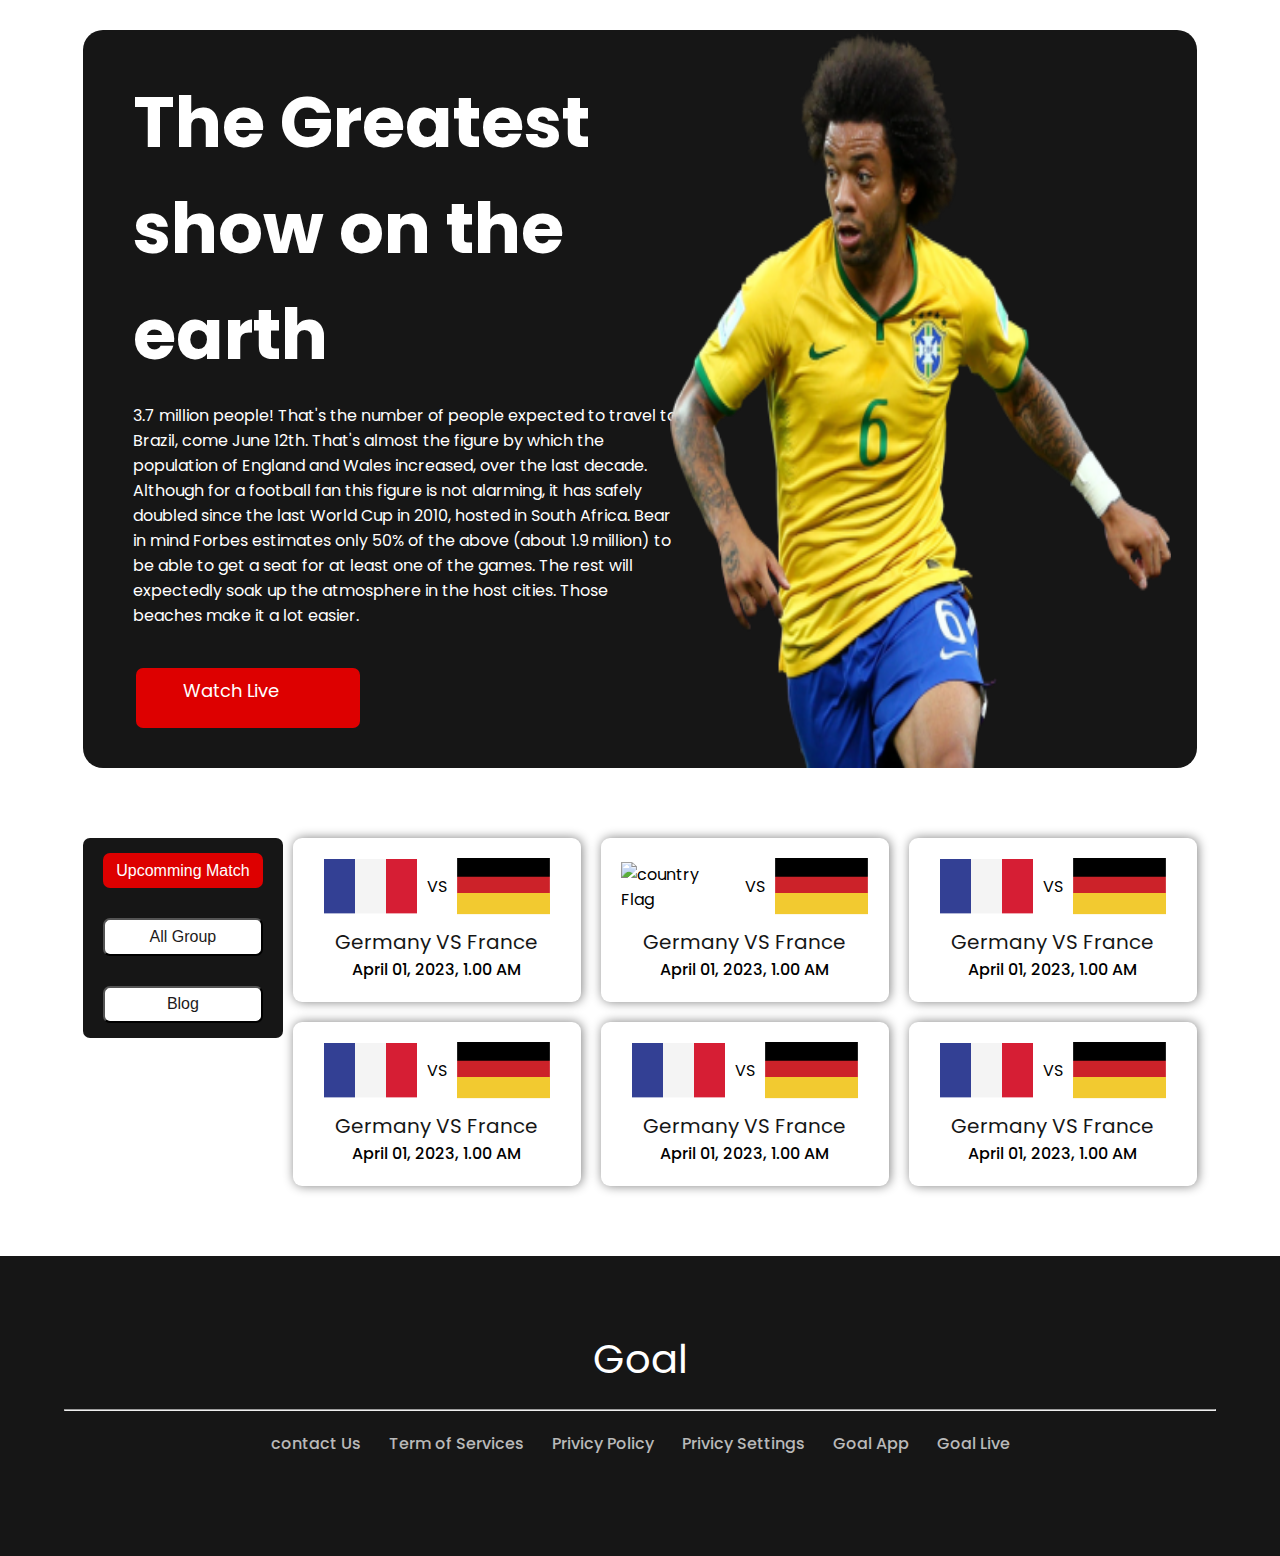
==== match.html @ cd355bb7 "css responsive upgrade" ====
<!DOCTYPE html>
<html lang="en">
<head>
    <meta charset="UTF-8">
    <meta http-equiv="X-UA-Compatible" content="IE=edge">
    <meta name="viewport" content="width=device-width, initial-scale=1.0">
    <title>World Cup | FIFA</title>
    <!-- ====================
        CSS stylesheet
    ========================= -->
    <link rel="stylesheet" href="match.css">
</head>
<body>
    <!-- Wraping all with container -->
    <div class="container">
        <div class="banner-container">
            <div class="live-content">
                <h1>The Greatest show on the earth</h1>
                <p>3.7 million people! That's the number of people expected to travel to Brazil, come June 12th. That's almost the figure by which the population of England and Wales increased, over the last decade. Although for a football fan this figure is not alarming, it has safely doubled since the last World Cup in 2010, hosted in South Africa. Bear in mind Forbes estimates only 50% of the above (about 1.9 million) to be able to get a seat for at least one of the games. The rest will expectedly soak up the atmosphere in the host cities. Those beaches make it a lot easier.</p>

                <div class="live-button-wrap">
                    <div class="live-button">
                        <a href="#">Watch Live <i class="fa-solid fa-angle-right"></i></a>
                    </div>
                </div>
            </div>
            <div class="image">
                <img src="assets/Banner Image.png" alt="Player image">
            </div>
        </div>
        <div class="blog-section">
            <aside class="aside">
                <button class="btn" id="btn-upcomming"><a href="#">Upcomming Match</a></button>
                <button class="btn" id="btn-group"><a href="#">All Group</a></button>
                <button class="btn" id="btn-blog"><a href="index.html">Blog</a></button>
            </aside>
            <article class="matches">
                <div class="match">
                    <div class="team">
                        <img src="assets/Flag.png" alt="country Flag">
                        <span>VS</span>
                        <img src="assets/germany Flag.png" alt="germany Flag">
                    </div>
                    <h3>Germany VS France </h3>
                    <p>April 01, 2023, 1.00 AM</p>
                </div>
                <div class="match">
                    <div class="team">
                        <img src="https://raw.githubusercontent.com/UhaiMong/images/master/flagsIcon/egypt.png" alt="country Flag">
                        <span>VS</span>
                        <img src="assets/germany Flag.png" alt="germany Flag">
                    </div>
                    <h3>Germany VS France </h3>
                    <p>April 01, 2023, 1.00 AM</p>
                </div>
                <div class="match">
                    <div class="team">
                        <img src="assets/Flag.png" alt="country Flag">
                        <span>VS</span>
                        <img src="assets/germany Flag.png" alt="germany Flag">
                    </div>
                    <h3>Germany VS France </h3>
                    <p>April 01, 2023, 1.00 AM</p>
                </div>
                <div class="match">
                    <div class="team">
                        <img src="assets/Flag.png" alt="country Flag">
                        <span>VS</span>
                        <img src="assets/germany Flag.png" alt="germany Flag">
                    </div>
                    <h3>Germany VS France </h3>
                    <p>April 01, 2023, 1.00 AM</p>
                </div>
                <div class="match">
                    <div class="team">
                        <img src="assets/Flag.png" alt="country Flag">
                        <span>VS</span>
                        <img src="assets/germany Flag.png" alt="germany Flag">
                    </div>
                    <h3>Germany VS France </h3>
                    <p>April 01, 2023, 1.00 AM</p>
                </div>
                <div class="match">
                    <div class="team">
                        <img src="assets/Flag.png" alt="country Flag">
                        <span>VS</span>
                        <img src="assets/germany Flag.png" alt="germany Flag">
                    </div>
                    <h3>Germany VS France </h3>
                    <p>April 01, 2023, 1.00 AM</p>
                </div>
            </article>
        </div>
    </div>

    <footer>
        <div class="title">
            <h1>Goal</h1>
        </div>
        <div class="horizontal-line">
            <hr>
        </div>
        <div class="fotter-content">
            <span id="settings">contact Us</span>
            <span id="settings">Term of Services</span>
            <span id="settings">Privicy Policy</span>
            <span id="settings">Privicy Settings</span>
            <span id="settings">Goal App</span>
            <span id="settings">Goal Live</span>
        </div>
        <div class="social-icon">
            <a href="https://dribbble.com/" target="_blank"><i class="fa-brands fa-dribbble"></i></a>
            <a href="https://www.linkedin.com/" target="_blank"><i class="fa-brands fa-linkedin-in"></i></a>
            <a href="https://www.facebook.com" target="_blank"><i class="fa-brands fa-facebook"></i></a>
            <a href="https://www.youtube.come" target="_blank"><i class="fa-brands fa-youtube"></i></a>

        </div>
    </footer>

    <!-- =========================
        FontAwesome link!
    ================================ -->
    <script src="https://kit.fontawesome.com/4d5669a12e.js" crossorigin="anonymous"></script>
</body>
</html>
---- match.css ----
/*======= google font poppins========== */
@import url('https://fonts.googleapis.com/css2?family=Poppins:wght@500&display=swap');

*{
    margin: 0;
    padding: 0;
}
body{
    font-family: 'Poppins', sans-serif;
}
/* Wraping container */
.container{
    display: flex;
    justify-content: center;
    align-items: center;
    flex-direction: column;
    width: 87%;
    height: auto;
    margin: 0 auto;
}
.banner-container{
    display: grid;
    grid-template-columns: repeat(2,1fr);
    grid-gap: 0px;
    padding: 0;
    margin-top: 30px;
    background-color: #161616;
    border-radius: 20px;
}
.live-content{
    margin: 40px 20px 40px 40px;
    width: 100%;
    height: 100%;
}
.live-content h1,.live-content p{
    color: #fff;
    padding-left: 10px;
}
.live-content h1{
    margin-bottom: 15px;
    font-weight: bold;
    font-size: 70px;
}
.live-content p{
    font-weight: normal;
    font-size: 16px;
}
.live-button-wrap{
    background: #DD0000;
    border-radius: 7px;
    margin-top: 40px;
    margin-left: 13px;
    height: 60px;
    width: 224px;
    border: none;
    box-sizing: border-box;
    position: relative;
    cursor: pointer;
}
.live-button-wrap:hover{
    background-color: #161616;
    transition: all ease .5s;
}
.live-button{
    position: absolute;
    top: 36%;
    left: 46%;
    width: 100%;
    transform: translate(-25%,-48%);
}
.live-button a{
    text-decoration: none;
    color: #fff;
    font-size: 18px;
}
.image img{
    width: 90%;
    height: 100%;
    margin-left: 30px;

}
/* =============
    blog section
    =============== */

.blog-section{
    display: flex;
    margin-top: 70px;
    gap: 10px;
    margin-bottom: 70px;
}
.aside{
    background-color: #161616;
    width: 200px;
    height: 200px;
    display: flex;
    align-items: center;
    justify-content: center;
    flex-direction: column;
    border-radius: 7px;
    margin: 0 auto;
}
#btn-upcomming{
    background-color: #DD0000;
    border: none;
}
#btn-upcomming a{
    color: #fff;
}
.aside .btn{
    background-color: #fff;
    width: 160px;
    height: 64px;
    border-radius: 7px;
    margin: 15px 0;
}
.aside .btn a{
    text-decoration: none;
    color: #1d1a1a;
    font-size: 16px;
    font-weight: 400;
}
.matches{
    display: grid;
    grid-template-columns: repeat(3,1fr);
    grid-gap: 20px;
}
.match{
    box-shadow: 1px 0px 11px gray;
    border-radius: 9px;
    box-sizing: border-box;
    padding: 20px;
}
.team{
    display: flex;
    align-items: center;
    justify-content: center;
    gap: 10px;
}
.match h3{
    margin-top: 12px;
    text-align: center;
    font-weight: 400;
    font-size: 20px;
    color: #161616;
}
.match p{
    text-align: center;
    font-weight: 500;
    font-size: 16px;
}


/* ==============
    footer section styling
    ===================== */

footer{
    display: flex;
    flex-wrap: wrap;
    align-items: center;
    justify-content: center;
    min-height: 300px;
    background-color: #161616;
    flex-direction: column;
}
footer .title h1{
    color: #fff;
    font-weight: 400;
    font-size: 40px;
}
.horizontal-line{
    background-color: #ffffff9c;
    width:  90%;
    height: 0%;
    margin: 20px 0;
}
footer #settings{
    color: #B9B9B9;
    font-size: 16px;
    font-weight: 500;
    margin: 10px 12px;
}
.social-icon a,i{
    color: #fff;
    font-size: 18px;
    margin: 20px 20px 0px 20px;
}

/* ======================
Media query || css
======================= */

/* Mobile devices  */

@media only screen and (max-width:576px) {
    .banner-container{
        display: flex;
        flex-direction: column;
        height: 100%;
    }
    .live-content{
        display: flex;
        flex-direction: column;
        align-items: center;
        justify-content: center;
        margin: 0;
    }
    .live-content h1{
        text-align: center;
        margin: 0;
        padding: 0;
        font-size: 40px;
    }
    .live-content p{
        text-align: center;
        margin: 0;
        padding: 0 15px;
    }
    .image{
        width: 100%;
        height: 100%;
        box-sizing: border-box;
    }
    .blog-section{
        display: flex;
        flex-direction: column;
    }
    .matches{
        grid-template-columns: repeat(1,1fr);
    }
    .time-cmt{
        margin-top: 0;
    }
    .aside{
        background-color: #fff;
    }
    .btn{
        border: none;
        box-shadow: 1px 0 11px gray;
    }
    .horizontal-line{
        width: 100%;
    }
    footer{
        display: flex;
        height: auto;
        flex-direction: column;
    }
    .fotter-content{
        display: flex;
        flex-wrap:  wrap row;
        align-items: center;
        flex-direction: column;
    }
    .social-icon{
        margin-bottom: 30px;
    }
}

/* Tablet Devices  */
@media only screen and (min-width:577px) and (max-width:1200px){
    .live-content p{
        text-align: center;
        margin: 0;
        padding: 0 15px;
    }
    .live-content h1{
        text-align: center;
        margin: 0;
        padding: 0;
        font-size: 45px;
    }
    .blog-section{
        display: flex;
        flex-direction: column;
        align-items: center;
    }
    .matches{
        grid-template-columns: repeat(2,1fr);
        grid-gap: 15px;
        box-sizing: border-box;
    }
    .match{
        width: 100%;
        height: 100%;
    }
    .blog img{
        width: 100%;
    }
    .time-cmt{
        margin-top: 5px;
    }
    .time-cmt .icon{
        width: 32px;
        height: 32px;
    }
    .aside{
        background-color: #fff;
        flex-direction: row;
        height: auto;
        width: 478px;
    }
    .aside .btn{
        border: none;
        height: 50px;
    }
    .fotter-content{
        display: flex;
        flex-wrap:  wrap row;
        align-items: center;
    }
}
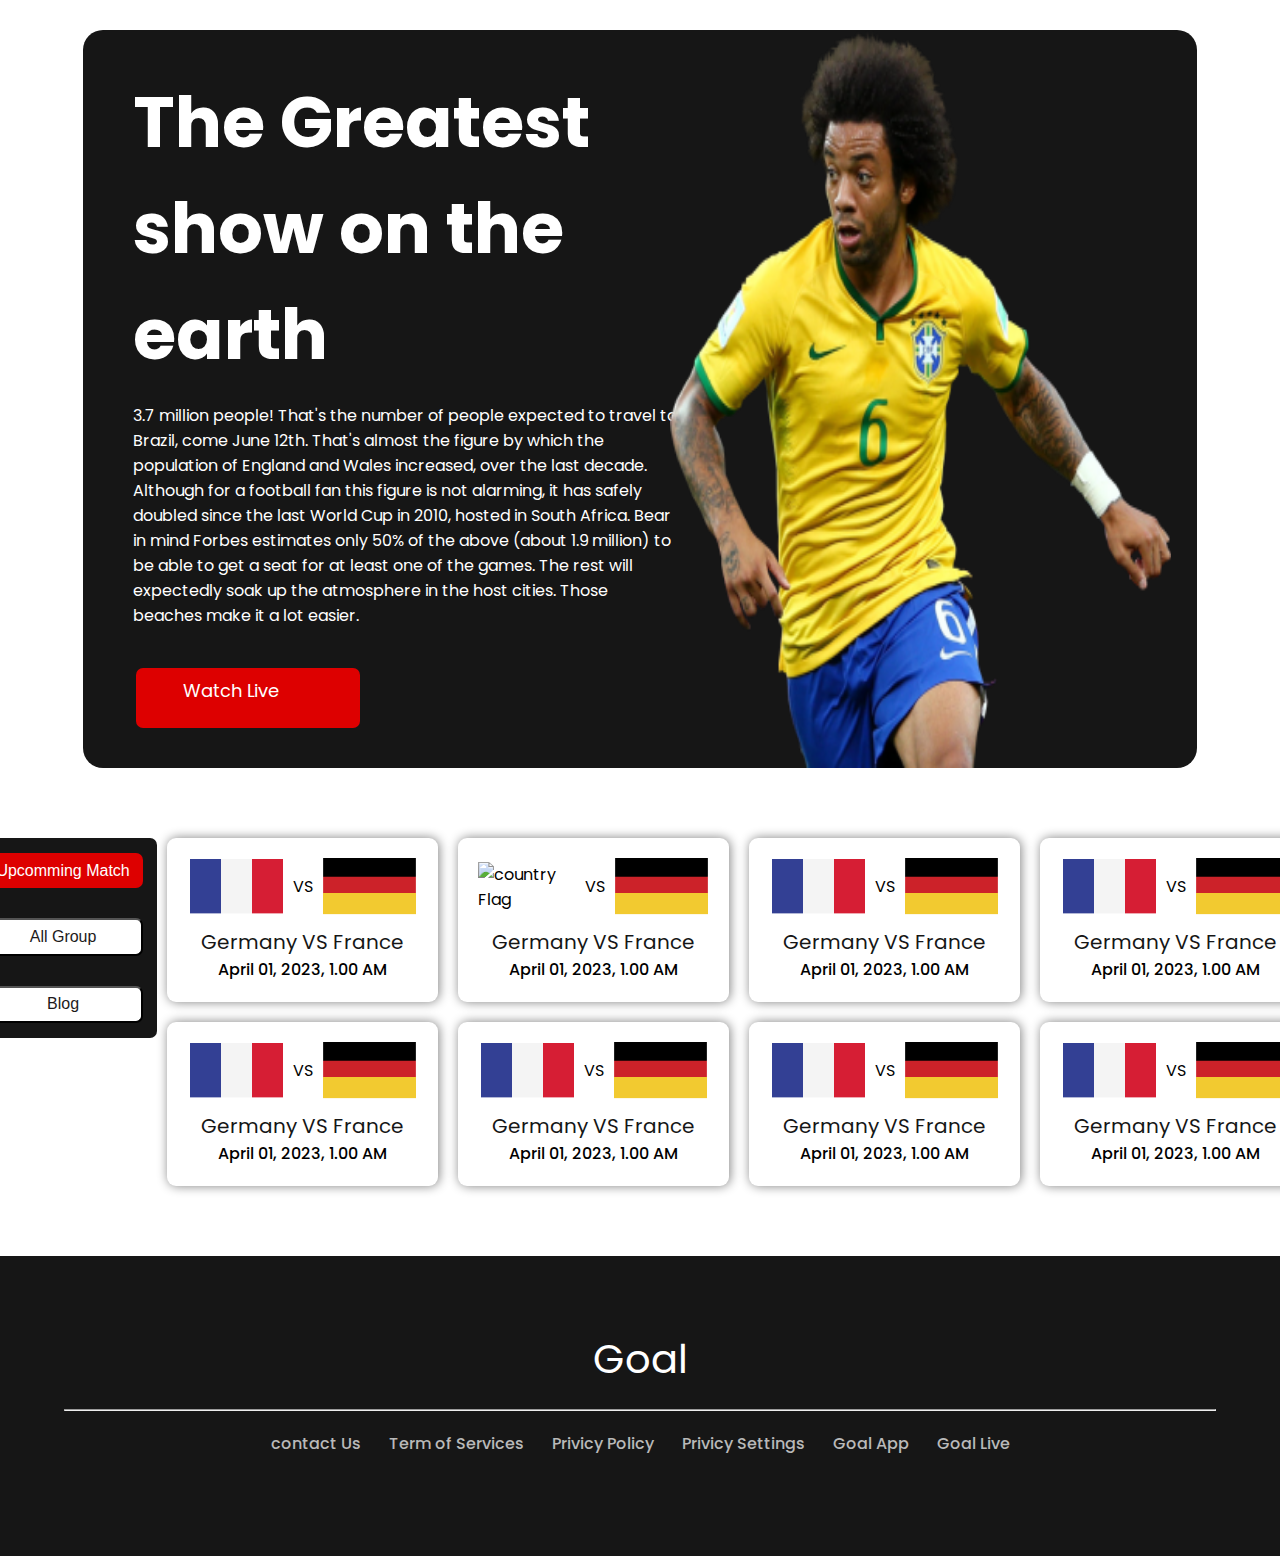
==== commit 4ce4fe96: "upgrade-3" ====
--- a/match.html
+++ b/match.html
@@ -89,6 +89,24 @@
                     <h3>Germany VS France </h3>
                     <p>April 01, 2023, 1.00 AM</p>
                 </div>
+                <div class="match">
+                    <div class="team">
+                        <img src="assets/Flag.png" alt="country Flag">
+                        <span>VS</span>
+                        <img src="assets/germany Flag.png" alt="germany Flag">
+                    </div>
+                    <h3>Germany VS France </h3>
+                    <p>April 01, 2023, 1.00 AM</p>
+                </div>
+                <div class="match">
+                    <div class="team">
+                        <img src="assets/Flag.png" alt="country Flag">
+                        <span>VS</span>
+                        <img src="assets/germany Flag.png" alt="germany Flag">
+                    </div>
+                    <h3>Germany VS France </h3>
+                    <p>April 01, 2023, 1.00 AM</p>
+                </div>
             </article>
         </div>
     </div>
--- a/match.css
+++ b/match.css
@@ -26,6 +26,10 @@
     margin-top: 30px;
     background-color: #161616;
     border-radius: 20px;
+    transition: all .6s ease-in-out;
+}
+.banner-container:hover{
+    background-color: #38adcacf;
 }
 .live-content{
     margin: 40px 20px 40px 40px;
@@ -122,7 +126,7 @@
 }
 .matches{
     display: grid;
-    grid-template-columns: repeat(3,1fr);
+    grid-template-columns: repeat(4,1fr);
     grid-gap: 20px;
 }
 .match{
@@ -130,6 +134,10 @@
     border-radius: 9px;
     box-sizing: border-box;
     padding: 20px;
+    transition: all .5s ease-in-out;
+}
+.match:hover{
+    background-color: aqua;
 }
 .team{
     display: flex;
